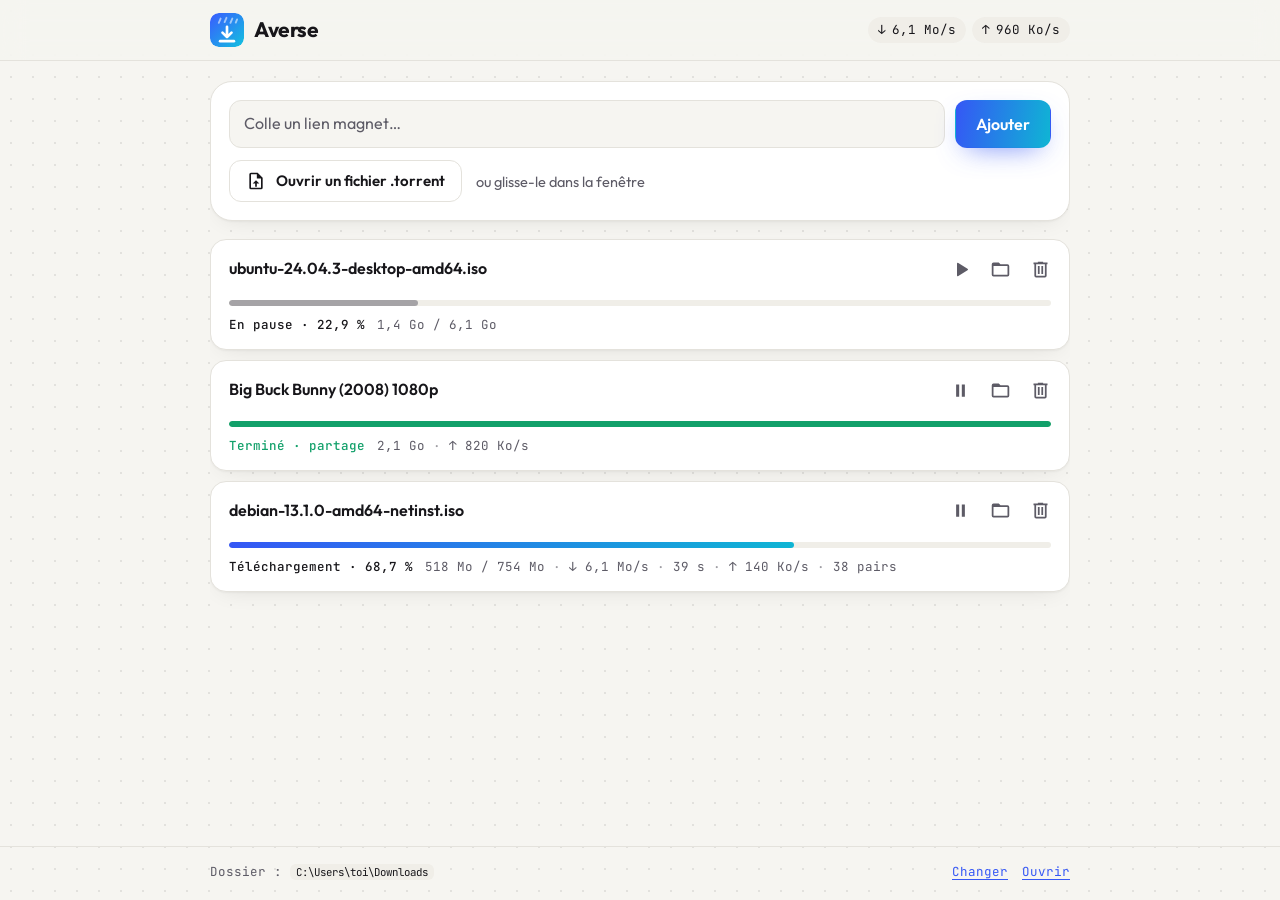
==== ui/index.html @ fa98a724 "Averse 1.0 : client torrent sans pub pour Windows et Android Interface commune (ui/) au design du pl" ====
<!doctype html>
<html lang="fr">
<head>
  <meta charset="utf-8">
  <meta name="viewport" content="width=device-width, initial-scale=1, viewport-fit=cover">
  <title>Averse</title>
  <meta name="color-scheme" content="light dark">
  <link rel="icon" href="icon.svg" type="image/svg+xml">
  <link rel="stylesheet" href="playground.css">
  <link rel="stylesheet" href="app.css">
</head>
<body class="pg-page">
  <header class="bar">
    <div class="bar__in">
      <span class="brand"><img src="icon.svg" alt="" width="34" height="34"> Averse</span>
      <ul class="pg-chips totals" role="list" aria-label="Vitesse totale">
        <li><span aria-hidden="true">↓</span> <span id="total-down">0 o/s</span></li>
        <li><span aria-hidden="true">↑</span> <span id="total-up">0 o/s</span></li>
      </ul>
    </div>
  </header>

  <main class="wrap">
    <section class="add pg-card" aria-label="Ajouter un torrent">
      <form id="magnet-form" class="add__row" autocomplete="off">
        <label class="sr" for="magnet">Lien magnet</label>
        <input id="magnet" name="magnet" type="text" inputmode="url" spellcheck="false"
               placeholder="Colle un lien magnet…" enterkeyhint="go">
        <button class="pg-btn pg-btn--primary" type="submit">Ajouter</button>
      </form>
      <div class="add__alt">
        <button id="pick" class="pg-btn" type="button">
          <svg viewBox="0 0 24 24" aria-hidden="true"><path fill="currentColor" d="M14 2H6a2 2 0 0 0-2 2v16a2 2 0 0 0 2 2h12a2 2 0 0 0 2-2V8zm4 18H6V4h7v5h5zm-7-1h2v-4h3l-4-4-4 4h3z"/></svg>
          Ouvrir un fichier .torrent
        </button>
        <span class="add__hint" id="drop-hint">ou glisse-le dans la fenêtre</span>
      </div>
    </section>

    <section aria-label="Téléchargements">
      <ul id="list" class="list" role="list"></ul>
      <div id="empty" class="empty" hidden>
        <svg viewBox="0 0 64 64" aria-hidden="true"><path d="M20 10.5l-3.5 8M31 9l-3.5 8M42 10.5l-3.5 8" stroke="currentColor" stroke-opacity=".45" stroke-width="3" stroke-linecap="round"/><path d="M32 26v19M23.5 37l8.5 8.5 8.5-8.5" fill="none" stroke="currentColor" stroke-width="4" stroke-linecap="round" stroke-linejoin="round"/><path d="M19 53h26" stroke="currentColor" stroke-width="4" stroke-linecap="round"/></svg>
        <p><strong>Rien en cours.</strong><br>Colle un lien magnet ou ouvre un fichier .torrent pour commencer.</p>
      </div>
    </section>
  </main>

  <footer class="foot">
    <div class="foot__in">
      <span class="foot__dir">Dossier : <code id="dir">…</code></span>
      <span class="foot__actions">
        <button id="change-dir" class="link" type="button" hidden>Changer</button>
        <button id="open-dir" class="link" type="button">Ouvrir</button>
      </span>
    </div>
  </footer>

  <div id="drop" class="drop" hidden><p>Dépose le fichier .torrent</p></div>

  <dialog id="confirm" class="dlg">
    <form method="dialog">
      <h2>Retirer ce torrent ?</h2>
      <p id="confirm-name" class="dlg__name"></p>
      <label class="check"><input id="confirm-files" type="checkbox"> Supprimer aussi les fichiers téléchargés</label>
      <div class="dlg__actions">
        <button class="pg-btn" value="cancel">Annuler</button>
        <button class="pg-btn pg-btn--danger" value="ok">Retirer</button>
      </div>
    </form>
  </dialog>

  <div id="toasts" class="toasts" aria-live="polite"></div>

  <template id="item">
    <li class="item">
      <div class="item__head">
        <p class="item__name"></p>
        <div class="item__actions">
          <button class="icon-btn" data-act="toggle" type="button"></button>
          <button class="icon-btn" data-act="open" type="button" title="Ouvrir le dossier" aria-label="Ouvrir le dossier">
            <svg viewBox="0 0 24 24" aria-hidden="true"><path fill="currentColor" d="M20 6h-8l-2-2H4a2 2 0 0 0-2 2v12a2 2 0 0 0 2 2h16a2 2 0 0 0 2-2V8a2 2 0 0 0-2-2m0 12H4V8h16z"/></svg>
          </button>
          <button class="icon-btn" data-act="remove" type="button" title="Retirer" aria-label="Retirer">
            <svg viewBox="0 0 24 24" aria-hidden="true"><path fill="currentColor" d="M9 3v1H4v2h1v13a2 2 0 0 0 2 2h10a2 2 0 0 0 2-2V6h1V4h-5V3zM7 6h10v13H7zm2 2v9h2V8zm4 0v9h2V8z"/></svg>
          </button>
        </div>
      </div>
      <div class="bar-track"><div class="bar-fill"></div></div>
      <p class="item__meta"><span class="item__state"></span><span class="item__info"></span></p>
    </li>
  </template>

  <script src="app.js"></script>
</body>
</html>
---- ui/playground.css ----
/*
  Bored Dev Playground : le kit commun à toutes les pages de projets.

  Source : Ghermin.github.io/kit/playground.css. Chaque projet en garde une copie
  (kit/sync.sh la met à jour) pour marcher hors ligne : modifier ici, pas dans les copies.

  Règles du kit :
  - chaque page garde sa police (une seule) et ses couleurs, en redéfinissant
    --pg-accent / --pg-accent-2 (et si besoin --pg-bg, --pg-surface…) après ce fichier ;
  - la deuxième police est toujours JetBrains Mono (--pg-mono) : bandeau, kickers, puces ;
  - clair / sombre suit le système, rien à faire de plus.

  Bandeau de retour, en tête de <body> :

  <nav class="pg-strip" aria-label="Bored Dev Playground">
    <div class="pg-strip__in">
      <a class="pg-strip__home" href="https://ghermin.github.io/">
        <svg viewBox="0 0 64 64" aria-hidden="true">…logo…</svg>
        <b>bored dev playground</b><span class="pg-strip__crumb">/ mon-projet</span>
      </a>
      <a class="pg-strip__all" href="https://ghermin.github.io/">tous les projets <span aria-hidden="true">→</span></a>
    </div>
  </nav>
*/

:root {
  --pg-bg: #f6f5f1;
  --pg-surface: #ffffff;
  --pg-surface-2: #f0eee8;
  --pg-text: #17161a;
  --pg-muted: #5d5b66;
  --pg-line: #e4e2dc;
  --pg-dot: rgba(23, 22, 26, 0.09);
  --pg-accent: #6a4cf5;
  --pg-accent-2: #f0545a;
  --pg-on-accent: #ffffff;
  --pg-shadow: 0 1px 2px rgba(23, 22, 26, 0.04), 0 8px 24px -12px rgba(23, 22, 26, 0.12);
  --pg-shadow-hover: 0 2px 4px rgba(23, 22, 26, 0.05), 0 22px 44px -18px color-mix(in srgb, var(--pg-accent) 40%, transparent);

  --pg-grad: linear-gradient(100deg, var(--pg-accent), var(--pg-accent-2));
  --pg-radius-lg: 22px;
  --pg-radius: 16px;
  --pg-radius-sm: 12px;
  --pg-max: 1120px;
  --pg-mono: "JetBrains Mono", ui-monospace, "Cascadia Mono", Consolas, monospace;
}

@media (prefers-color-scheme: dark) {
  :root {
    --pg-bg: #0e0e12;
    --pg-surface: #17171d;
    --pg-surface-2: #202028;
    --pg-text: #f1f0f4;
    --pg-muted: #a3a1ad;
    --pg-line: #26262e;
    --pg-dot: rgba(241, 240, 244, 0.07);
    --pg-accent: #9a83ff;
    --pg-accent-2: #ff7a7a;
    --pg-shadow: 0 1px 2px rgba(0, 0, 0, 0.3);
    --pg-shadow-hover: 0 22px 48px -20px color-mix(in srgb, var(--pg-accent) 45%, transparent);
  }
}

/* Page : fond pointillé du playground */

.pg-page {
  margin: 0;
  min-height: 100vh;
  display: flex;
  flex-direction: column;
  background-color: var(--pg-bg);
  background-image: radial-gradient(var(--pg-dot) 1px, transparent 1px);
  background-size: 22px 22px;
  color: var(--pg-text);
  line-height: 1.6;
  overflow-x: clip;
  -webkit-font-smoothing: antialiased;
  -webkit-text-size-adjust: 100%;
}

.pg-page > main { overflow-x: clip; }  /* les halos décoratifs ne créent pas de défilement horizontal */

.pg-wrap { width: min(var(--pg-max), 100% - 32px); margin-inline: auto; }

/* Bandeau de retour vers le playground */

.pg-strip {
  position: relative;
  z-index: 20;
  border-bottom: 1px solid var(--pg-line);
  background: color-mix(in srgb, var(--pg-surface) 72%, transparent);
  -webkit-backdrop-filter: blur(10px);
  backdrop-filter: blur(10px);
  font: 500 12.5px/1 var(--pg-mono);
  letter-spacing: -0.01em;
  color: var(--pg-muted);
}
.pg-strip__in {
  width: min(var(--pg-max), 100% - 32px);
  height: 40px;
  margin-inline: auto;
  display: flex;
  align-items: center;
  justify-content: space-between;
  gap: 12px;
}
.pg-strip a {
  display: inline-flex;
  align-items: center;
  gap: 8px;
  min-width: 0;
  color: inherit;
  text-decoration: none;
  white-space: nowrap;
  transition: color .2s;
}
.pg-strip a:hover { color: var(--pg-text); }
.pg-strip svg { width: 20px; height: 20px; flex: none; }
.pg-strip b { font-weight: 500; color: var(--pg-text); }
.pg-strip__crumb { overflow: hidden; text-overflow: ellipsis; }
.pg-strip__all span { display: inline-block; transition: transform .2s; }
.pg-strip__all:hover span { transform: translateX(3px); }
.pg-strip :focus-visible { outline: 2px solid var(--pg-accent); outline-offset: 3px; border-radius: 6px; }

@media (max-width: 520px) { .pg-strip__crumb { display: none; } }
@media (max-width: 360px) { .pg-strip__all { display: none; } }

/* Briques communes */

.pg-card {
  background: var(--pg-surface);
  border: 1px solid var(--pg-line);
  border-radius: var(--pg-radius-lg);
  box-shadow: var(--pg-shadow);
  padding: 24px;
}

.pg-btn {
  display: inline-flex;
  align-items: center;
  justify-content: center;
  gap: 10px;
  padding: 13px 20px;
  border: 1px solid var(--pg-line);
  border-radius: var(--pg-radius-sm);
  background: var(--pg-surface);
  color: var(--pg-text);
  font: inherit;
  font-size: 16px;
  font-weight: 600;
  line-height: 1.2;
  text-decoration: none;
  cursor: pointer;
  transition: border-color .2s, transform .2s, filter .2s;
}
.pg-btn:hover { border-color: var(--pg-muted); transform: translateY(-1px); }
.pg-btn svg { width: 20px; height: 20px; flex: none; }
.pg-btn--primary {
  border-color: transparent;
  background: var(--pg-grad);
  color: var(--pg-on-accent);
  box-shadow: 0 10px 28px -12px color-mix(in srgb, var(--pg-accent) 75%, transparent);
}
.pg-btn--primary:hover { border-color: transparent; filter: brightness(1.07); }

.pg-kicker {
  margin: 0 0 14px;
  font: 500 13px/1.5 var(--pg-mono);
  letter-spacing: -0.01em;
  color: var(--pg-muted);
}

.pg-chips { list-style: none; margin: 0; padding: 0; display: flex; flex-wrap: wrap; gap: 6px; }
.pg-chips li,
.pg-chip {
  display: inline-flex;
  align-items: center;
  gap: 6px;
  padding: 3px 10px;
  border-radius: 999px;
  background: var(--pg-surface-2);
  font: 12px/1.6 var(--pg-mono);
  color: var(--pg-muted);
}

.pg-grad {
  background: var(--pg-grad);
  -webkit-background-clip: text;
  background-clip: text;
  color: transparent;
}

/* Gabarit des pages vitrine : en-tête, accroche, sections */

.pg-page :focus-visible { outline: 2px solid var(--pg-accent); outline-offset: 3px; border-radius: 6px; }
.pg-page code {
  padding: 1px 6px;
  border-radius: 6px;
  background: var(--pg-surface-2);
  font-family: var(--pg-mono);
  font-size: .86em;
}

.pg-top {
  width: min(var(--pg-max), 100% - 32px);
  margin-inline: auto;
  padding: 20px 0;
  display: flex;
  align-items: center;
  justify-content: space-between;
  gap: 16px;
}
.pg-brand {
  display: inline-flex;
  align-items: center;
  gap: 12px;
  color: var(--pg-text);
  text-decoration: none;
  font-size: 19px;
  font-weight: 700;
  letter-spacing: -0.015em;
}
.pg-brand img,
.pg-brand svg { width: 36px; height: 36px; border-radius: 10px; flex: none; }
.pg-nav { display: flex; align-items: center; gap: 22px; }
.pg-nav a { color: var(--pg-muted); text-decoration: none; font-size: 15px; transition: color .2s; }
.pg-nav a:hover { color: var(--pg-text); }
.pg-nav .pg-gh,
.pg-gh {
  display: inline-flex;
  align-items: center;
  gap: 8px;
  padding: 8px 14px;
  border: 1px solid var(--pg-line);
  border-radius: 999px;
  background: var(--pg-surface);
  color: var(--pg-text);
  font: 13px/1 var(--pg-mono);
  text-decoration: none;
  transition: border-color .2s;
}
.pg-gh:hover { border-color: var(--pg-muted); }
.pg-gh svg { width: 16px; height: 16px; flex: none; }
@media (max-width: 720px) { .pg-nav a:not(.pg-gh) { display: none; } }

.pg-hero {
  width: min(var(--pg-max), 100% - 32px);
  margin-inline: auto;
  padding: clamp(36px, 8vw, 96px) 0 clamp(24px, 4vw, 48px);
}
.pg-hero__tags { display: flex; flex-wrap: wrap; align-items: center; gap: 10px 14px; margin-bottom: 22px; }
.pg-hero__tags .pg-kicker { margin: 0; }
.pg-hero h1 {
  margin: 0;
  max-width: 16em;
  font-size: clamp(38px, 7vw, 72px);
  font-weight: 800;
  line-height: 1.02;
  letter-spacing: -0.035em;
  text-wrap: balance;
}
.pg-lead {
  margin: 22px 0 0;
  max-width: 640px;
  font-size: clamp(17px, 2.2vw, 20px);
  color: var(--pg-muted);
}
.pg-cta { display: flex; flex-wrap: wrap; gap: 12px; margin-top: 32px; }
.pg-meta { margin: 16px 0 0; font: 12.5px/1.6 var(--pg-mono); color: var(--pg-muted); }
@media (max-width: 560px) { .pg-cta .pg-btn { flex: 1 1 100%; } }

.pg-section {
  width: min(var(--pg-max), 100% - 32px);
  margin-inline: auto;
  padding: clamp(56px, 9vw, 96px) 0 0;
}
.pg-section > .pg-kicker { color: var(--pg-accent); }
.pg-section h2 {
  margin: 0 0 12px;
  font-size: clamp(27px, 4.2vw, 42px);
  font-weight: 750;
  line-height: 1.1;
  letter-spacing: -0.03em;
  text-wrap: balance;
}
.pg-section__lead { margin: 0 0 32px; max-width: 640px; font-size: 17px; color: var(--pg-muted); }

.pg-grid { display: grid; gap: 16px; grid-template-columns: repeat(auto-fill, minmax(min(100%, 250px), 1fr)); }
.pg-grid--wide { grid-template-columns: repeat(auto-fill, minmax(min(100%, 340px), 1fr)); }
.pg-card h3 { margin: 0 0 6px; font-size: 18px; line-height: 1.3; letter-spacing: -0.015em; }
.pg-card p { margin: 0; font-size: 15.5px; color: var(--pg-muted); }
.pg-card p + p { margin-top: 8px; }

/* Étapes numérotées 01, 02… */
.pg-steps { counter-reset: pg-step; }
.pg-steps > * { counter-increment: pg-step; }
.pg-steps > *::before {
  content: counter(pg-step, decimal-leading-zero);
  display: block;
  margin-bottom: 14px;
  font: 600 13px/1 var(--pg-mono);
  color: var(--pg-accent);
}

.pg-note {
  margin: 16px 0 0;
  padding: 16px 20px;
  border: 1px solid color-mix(in srgb, var(--pg-accent) 30%, var(--pg-line));
  border-radius: var(--pg-radius);
  background: color-mix(in srgb, var(--pg-accent) 7%, var(--pg-surface));
  font-size: 15px;
  color: var(--pg-muted);
}
.pg-note strong { color: var(--pg-text); }

.pg-faq { display: grid; gap: 10px; }
.pg-faq details {
  border: 1px solid var(--pg-line);
  border-radius: var(--pg-radius);
  background: var(--pg-surface);
  box-shadow: var(--pg-shadow);
}
.pg-faq summary {
  display: flex;
  align-items: center;
  justify-content: space-between;
  gap: 16px;
  padding: 16px 20px;
  cursor: pointer;
  font-weight: 600;
  list-style: none;
}
.pg-faq summary::-webkit-details-marker { display: none; }
.pg-faq summary::after { content: "+"; flex: none; font: 500 18px/1 var(--pg-mono); color: var(--pg-accent); transition: transform .2s; }
.pg-faq details[open] summary::after { transform: rotate(45deg); }
.pg-faq details > :not(summary) { margin: 0; padding: 0 20px 16px; font-size: 15px; color: var(--pg-muted); }
.pg-faq details > ol { padding-left: 42px; }

.pg-end { width: min(var(--pg-max), 100% - 32px); margin-inline: auto; padding: clamp(64px, 10vw, 112px) 0; }
.pg-end h2 { margin: 18px 0 0; font-size: clamp(27px, 4.2vw, 42px); font-weight: 750; line-height: 1.1; letter-spacing: -0.03em; }

/* Pied de page : la même ligne partout */

.pg-foot {
  margin-top: auto;
  border-top: 1px solid var(--pg-line);
  font: 13px/1.6 var(--pg-mono);
  color: var(--pg-muted);
}
.pg-foot__in {
  width: min(var(--pg-max), 100% - 32px);
  margin-inline: auto;
  padding: 24px 0 32px;
  display: flex;
  flex-wrap: wrap;
  justify-content: space-between;
  gap: 10px 24px;
}
.pg-foot p { margin: 0; }
.pg-foot a { color: inherit; }
.pg-foot a:hover { color: var(--pg-text); }

@media (prefers-reduced-motion: reduce) {
  .pg-strip a, .pg-strip__all span, .pg-btn { transition: none; }
}
---- ui/app.css ----
/* Averse : couleurs et police du projet par-dessus le kit du playground (playground.css). */

@font-face {
  font-family: "Outfit";
  src: url(fonts/outfit.woff2) format("woff2");
  font-weight: 400 700;
  font-display: swap;
}
@font-face {
  font-family: "JetBrains Mono";
  src: url(fonts/jetbrains-mono.woff2) format("woff2");
  font-weight: 400 500;
  font-display: swap;
}

:root {
  --pg-accent: #3557f5;
  --pg-accent-2: #0fb5d4;
  --ok: #12a06a;
  --danger: #d93a45;
  --font: "Outfit", system-ui, sans-serif;
}
@media (prefers-color-scheme: dark) {
  :root {
    --pg-accent: #7d93ff;
    --pg-accent-2: #3fd3ec;
    --pg-on-accent: #0b0f1f;
    --ok: #3ccf91;
    --danger: #ff6b74;
  }
}

*, *::before, *::after { box-sizing: border-box; }
html { height: 100%; }
body { font-family: var(--font); font-size: 16px; }
button, input { font: inherit; color: inherit; }
.sr { position: absolute; width: 1px; height: 1px; overflow: hidden; clip-path: inset(50%); white-space: nowrap; }

.wrap, .bar__in, .foot__in { width: min(860px, 100% - 32px); margin-inline: auto; }

/* En-tête */

.bar {
  position: sticky;
  top: 0;
  z-index: 10;
  padding-top: env(safe-area-inset-top);
  border-bottom: 1px solid var(--pg-line);
  background: color-mix(in srgb, var(--pg-bg) 80%, transparent);
  -webkit-backdrop-filter: blur(12px);
  backdrop-filter: blur(12px);
}
.bar__in { height: 60px; display: flex; align-items: center; justify-content: space-between; gap: 12px; }
.brand { display: inline-flex; align-items: center; gap: 10px; font-size: 21px; font-weight: 700; letter-spacing: -0.02em; }
.brand img { border-radius: 9px; }
.totals li { font-size: 12.5px; color: var(--pg-text); font-variant-numeric: tabular-nums; }

main.wrap { flex: 1; padding: 20px 0 32px; }

/* Ajout */

.add { padding: 18px; }
.add__row { display: flex; gap: 10px; }
.add__row input {
  flex: 1;
  min-width: 0;
  padding: 12px 14px;
  border: 1px solid var(--pg-line);
  border-radius: var(--pg-radius-sm);
  background: var(--pg-bg);
  font-family: var(--pg-mono);
  font-size: 14px;
  transition: border-color .2s, box-shadow .2s;
}
.add__row input::placeholder { color: var(--pg-muted); font-family: var(--font); font-size: 16px; }
.add__row input:focus { outline: none; border-color: var(--pg-accent); box-shadow: 0 0 0 3px color-mix(in srgb, var(--pg-accent) 20%, transparent); }
.add__alt { margin-top: 12px; display: flex; flex-wrap: wrap; align-items: center; gap: 8px 14px; }
.add__alt .pg-btn { padding: 10px 16px; font-size: 15px; }
.add__hint { color: var(--pg-muted); font-size: 14.5px; }
.pg-btn:disabled { opacity: .6; cursor: progress; transform: none; }

.pg-btn--danger { border-color: transparent; background: var(--danger); color: #fff; }
.pg-btn--danger:hover { border-color: transparent; filter: brightness(1.07); }

/* Liste */

.list { list-style: none; margin: 18px 0 0; padding: 0; display: grid; gap: 10px; }

.item {
  padding: 16px 18px 14px;
  border: 1px solid var(--pg-line);
  border-radius: var(--pg-radius);
  background: var(--pg-surface);
  box-shadow: var(--pg-shadow);
  animation: in .25s ease;
}
@keyframes in { from { opacity: 0; transform: translateY(6px); } }

.item__head { display: flex; align-items: flex-start; gap: 12px; }
.item__name {
  flex: 1;
  min-width: 0;
  margin: 2px 0 0;
  font-weight: 600;
  line-height: 1.35;
  overflow-wrap: anywhere;
  display: -webkit-box;
  -webkit-line-clamp: 2;
  -webkit-box-orient: vertical;
  overflow: hidden;
}
.item__actions { display: flex; gap: 2px; margin: -6px -8px 0 0; flex: none; }

.icon-btn {
  width: 38px;
  height: 38px;
  display: grid;
  place-items: center;
  border: 0;
  border-radius: 10px;
  background: none;
  color: var(--pg-muted);
  cursor: pointer;
  transition: background .15s, color .15s;
}
.icon-btn:hover { background: var(--pg-surface-2); color: var(--pg-text); }
.icon-btn[data-act="remove"]:hover { color: var(--danger); }
.icon-btn svg { width: 21px; height: 21px; }
.icon-btn:focus-visible { outline: 2px solid var(--pg-accent); outline-offset: 1px; }

.bar-track { height: 6px; margin: 12px 0 10px; border-radius: 99px; background: var(--pg-surface-2); overflow: hidden; }
.bar-fill { height: 100%; width: 0; border-radius: inherit; background: var(--pg-grad); transition: width .6s ease; }
.item[data-state="seeding"] .bar-fill,
.item[data-state="done"] .bar-fill { background: var(--ok); }
.item[data-state="paused"] .bar-fill { background: var(--pg-muted); opacity: .5; }
.item[data-state="error"] .bar-fill { background: var(--danger); }
.item[data-state="metadata"] .bar-fill,
.item[data-state="checking"] .bar-fill {
  width: 100% !important;
  background: linear-gradient(90deg, transparent, color-mix(in srgb, var(--pg-accent) 55%, transparent), transparent);
  background-size: 40% 100%;
  background-repeat: no-repeat;
  animation: scan 1.4s linear infinite;
}
@keyframes scan { from { background-position: -40% 0; } to { background-position: 140% 0; } }

.item__meta {
  margin: 0;
  display: flex;
  flex-wrap: wrap;
  gap: 4px 12px;
  font: 12.5px/1.5 var(--pg-mono);
  color: var(--pg-muted);
  font-variant-numeric: tabular-nums;
}
.item__state { color: var(--pg-text); font-weight: 500; }
.item[data-state="seeding"] .item__state,
.item[data-state="done"] .item__state { color: var(--ok); }
.item[data-state="error"] .item__state { color: var(--danger); }
.item__info { display: flex; flex-wrap: wrap; min-width: 0; }
.item__info span { white-space: nowrap; }
.item__info span + span::before { content: "·"; margin: 0 8px; opacity: .6; }

.empty { margin-top: 56px; text-align: center; color: var(--pg-muted); }
.empty svg { width: 64px; height: 64px; color: var(--pg-accent); opacity: .7; }
.empty p { margin: 10px auto 0; max-width: 340px; }
.empty strong { color: var(--pg-text); font-size: 18px; }

/* Pied */

.foot {
  border-top: 1px solid var(--pg-line);
  padding-bottom: env(safe-area-inset-bottom);
  font: 12.5px/1.5 var(--pg-mono);
  color: var(--pg-muted);
}
.foot__in { padding: 14px 0 16px; display: flex; flex-wrap: wrap; align-items: center; gap: 6px 14px; }
.foot__dir { min-width: 0; flex: 1 1 260px; overflow-wrap: anywhere; }
.foot__actions { display: flex; gap: 14px; }
.foot code { padding: 1px 6px; border-radius: 6px; background: var(--pg-surface-2); color: var(--pg-text); }
.link { padding: 2px 0; border: 0; background: none; color: var(--pg-accent); font: inherit; cursor: pointer; text-decoration: underline; text-underline-offset: 3px; }

/* Glisser-déposer */

.drop {
  position: fixed;
  inset: 0;
  z-index: 50;
  display: grid;
  place-items: center;
  background: color-mix(in srgb, var(--pg-bg) 78%, transparent);
  -webkit-backdrop-filter: blur(6px);
  backdrop-filter: blur(6px);
}
.drop[hidden] { display: none; }
.drop p {
  margin: 0;
  padding: 48px 56px;
  border: 2px dashed var(--pg-accent);
  border-radius: var(--pg-radius-lg);
  background: var(--pg-surface);
  font-size: 20px;
  font-weight: 600;
  pointer-events: none;
}

/* Fenêtre de confirmation */

.dlg {
  width: min(420px, 100% - 32px);
  padding: 22px;
  border: 1px solid var(--pg-line);
  border-radius: var(--pg-radius-lg);
  background: var(--pg-surface);
  color: var(--pg-text);
  box-shadow: 0 30px 80px -20px rgba(0, 0, 0, .45);
}
.dlg::backdrop { background: rgba(10, 10, 14, .45); }
.dlg h2 { margin: 0; font-size: 20px; letter-spacing: -0.02em; }
.dlg__name { margin: 6px 0 16px; color: var(--pg-muted); overflow-wrap: anywhere; }
.check { display: flex; align-items: center; gap: 10px; font-size: 15px; cursor: pointer; }
.check input { width: 18px; height: 18px; accent-color: var(--danger); }
.dlg__actions { margin-top: 22px; display: flex; justify-content: flex-end; gap: 10px; }
.dlg__actions .pg-btn { padding: 10px 18px; font-size: 15px; }

/* Messages */

.toasts {
  position: fixed;
  left: 50%;
  bottom: calc(20px + env(safe-area-inset-bottom));
  z-index: 60;
  transform: translateX(-50%);
  display: grid;
  gap: 8px;
  width: min(440px, 100% - 32px);
  pointer-events: none;
}
.toast {
  padding: 12px 16px;
  border-radius: var(--pg-radius-sm);
  background: var(--pg-text);
  color: var(--pg-bg);
  font-size: 15px;
  box-shadow: 0 12px 30px -10px rgba(0, 0, 0, .4);
  animation: in .2s ease;
}
.toast.err { background: var(--danger); color: #fff; }

@media (max-width: 560px) {
  .add { padding: 14px; }
  .add__row .pg-btn { padding-inline: 16px; }
  .add__hint { display: none; }
  .add__alt .pg-btn { width: 100%; }
  .item { padding: 14px 14px 12px; }
}

@media (prefers-reduced-motion: reduce) {
  .item, .toast { animation: none; }
  .bar-fill { transition: none; }
}
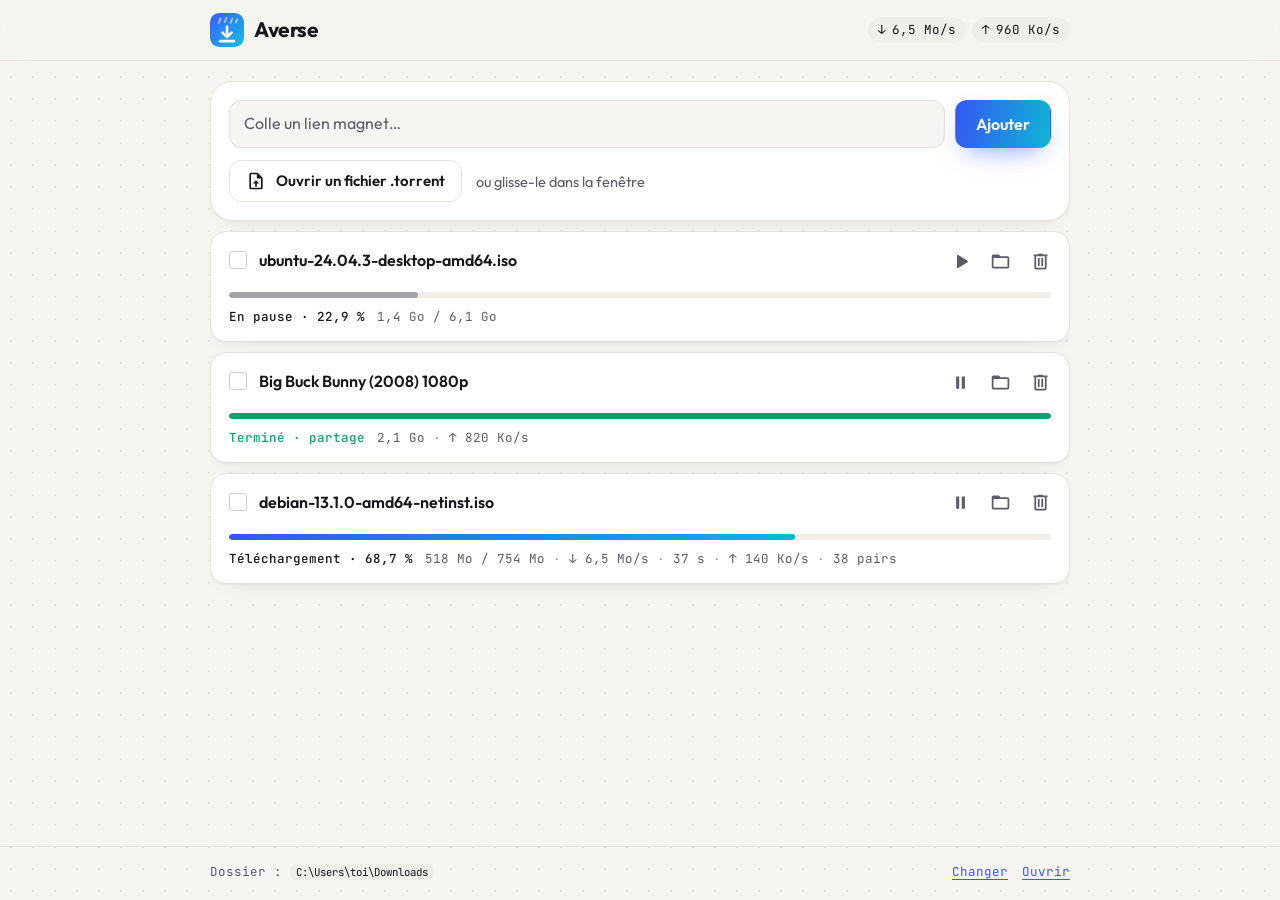
==== commit be06d223: "1.0.5 : sélection multiple Case discrète devant chaque torrent (PC), appui long pour sélectionner (t" ====
--- a/ui/index.html
+++ b/ui/index.html
@@ -38,6 +38,18 @@
     </section>
 
     <section aria-label="Téléchargements">
+      <div id="bulk" class="bulk" role="toolbar" aria-label="Actions sur la sélection" hidden>
+        <span class="bulk__count" id="bulk-count" aria-live="polite"></span>
+        <button id="bulk-all" class="link" type="button">Tout sélectionner</button>
+        <span class="bulk__actions">
+          <button class="pg-btn" data-bulk="pause" type="button">Pause</button>
+          <button class="pg-btn" data-bulk="resume" type="button">Reprendre</button>
+          <button class="pg-btn pg-btn--danger" data-bulk="remove" type="button">Retirer</button>
+          <button class="icon-btn" data-bulk="clear" type="button" title="Annuler la sélection" aria-label="Annuler la sélection">
+            <svg viewBox="0 0 24 24" aria-hidden="true"><path fill="currentColor" d="M18.3 5.7a1 1 0 0 0-1.4 0L12 10.6 7.1 5.7a1 1 0 0 0-1.4 1.4l4.9 4.9-4.9 4.9a1 1 0 1 0 1.4 1.4l4.9-4.9 4.9 4.9a1 1 0 0 0 1.4-1.4L13.4 12l4.9-4.9a1 1 0 0 0 0-1.4"/></svg>
+          </button>
+        </span>
+      </div>
       <ul id="list" class="list" role="list"></ul>
       <div id="empty" class="empty" hidden>
         <svg viewBox="0 0 64 64" aria-hidden="true"><path d="M20 10.5l-3.5 8M31 9l-3.5 8M42 10.5l-3.5 8" stroke="currentColor" stroke-opacity=".45" stroke-width="3" stroke-linecap="round"/><path d="M32 26v19M23.5 37l8.5 8.5 8.5-8.5" fill="none" stroke="currentColor" stroke-width="4" stroke-linecap="round" stroke-linejoin="round"/><path d="M19 53h26" stroke="currentColor" stroke-width="4" stroke-linecap="round"/></svg>
@@ -60,7 +72,7 @@
 
   <dialog id="confirm" class="dlg">
     <form method="dialog">
-      <h2>Retirer ce torrent ?</h2>
+      <h2 id="confirm-title">Retirer ce torrent ?</h2>
       <p id="confirm-name" class="dlg__name"></p>
       <label class="check"><input id="confirm-files" type="checkbox"> Supprimer aussi les fichiers téléchargés</label>
       <div class="dlg__actions">
@@ -70,11 +82,24 @@
     </form>
   </dialog>
 
+  <dialog id="ask" class="dlg">
+    <form method="dialog">
+      <h2>Ajouter ce torrent ?</h2>
+      <p id="ask-name" class="dlg__name"></p>
+      <p class="dlg__note">Ouvert depuis une autre appli (navigateur, fichier…). Rien ne se télécharge sans ton accord.</p>
+      <div class="dlg__actions">
+        <button class="pg-btn" value="no">Ignorer</button>
+        <button class="pg-btn pg-btn--primary" value="ok">Télécharger</button>
+      </div>
+    </form>
+  </dialog>
+
   <div id="toasts" class="toasts" aria-live="polite"></div>
 
   <template id="item">
     <li class="item">
       <div class="item__head">
+        <input class="item__check" type="checkbox" aria-label="Sélectionner">
         <p class="item__name"></p>
         <div class="item__actions">
           <button class="icon-btn" data-act="toggle" type="button"></button>
--- a/ui/app.css
+++ b/ui/app.css
@@ -97,6 +97,52 @@
 @keyframes in { from { opacity: 0; transform: translateY(6px); } }
 
 .item__head { display: flex; align-items: flex-start; gap: 12px; }
+.item { -webkit-user-select: none; user-select: none; -webkit-touch-callout: none; }
+.item__check {
+  flex: none;
+  display: none;
+  width: 18px;
+  height: 18px;
+  margin: 3px 0 0;
+  accent-color: var(--pg-accent);
+  cursor: pointer;
+}
+/* Écran tactile : les cases n'apparaissent qu'après un appui long. Souris : toujours là, discrètes. */
+.selecting .item__check { display: block; }
+.selecting .item { cursor: pointer; }
+@media (hover: hover) and (pointer: fine) {
+  .item__check { display: block; opacity: .35; transition: opacity .15s; }
+  .item:hover .item__check, .item__check:checked, .item__check:focus-visible, .selecting .item__check { opacity: 1; }
+}
+.item.is-selected {
+  border-color: color-mix(in srgb, var(--pg-accent) 60%, var(--pg-line));
+  background: color-mix(in srgb, var(--pg-accent) 6%, var(--pg-surface));
+}
+
+/* Actions groupées : visibles dès qu'un torrent est coché */
+
+.bulk {
+  position: sticky;
+  top: calc(60px + env(safe-area-inset-top));
+  z-index: 5;
+  margin-top: 18px;
+  padding: 10px 10px 10px 16px;
+  display: flex;
+  flex-wrap: wrap;
+  align-items: center;
+  gap: 8px 14px;
+  border: 1px solid color-mix(in srgb, var(--pg-accent) 45%, var(--pg-line));
+  border-radius: var(--pg-radius);
+  background: var(--pg-surface);
+  box-shadow: var(--pg-shadow);
+  animation: in .2s ease;
+}
+.bulk[hidden] { display: none; }
+.bulk__count { font-weight: 600; }
+.bulk .link { font-size: 14.5px; }
+.bulk__actions { margin-left: auto; display: flex; align-items: center; gap: 6px; }
+.bulk__actions .pg-btn { padding: 7px 13px; font-size: 14.5px; }
+.bulk + .list { margin-top: 10px; }
 .item__name {
   flex: 1;
   min-width: 0;
@@ -218,6 +264,7 @@
 .dlg::backdrop { background: rgba(10, 10, 14, .45); }
 .dlg h2 { margin: 0; font-size: 20px; letter-spacing: -0.02em; }
 .dlg__name { margin: 6px 0 16px; color: var(--pg-muted); overflow-wrap: anywhere; }
+.dlg__note { margin: 0; font-size: 14px; color: var(--pg-muted); }
 .check { display: flex; align-items: center; gap: 10px; font-size: 15px; cursor: pointer; }
 .check input { width: 18px; height: 18px; accent-color: var(--danger); }
 .dlg__actions { margin-top: 22px; display: flex; justify-content: flex-end; gap: 10px; }
@@ -253,9 +300,12 @@
   .add__hint { display: none; }
   .add__alt .pg-btn { width: 100%; }
   .item { padding: 14px 14px 12px; }
+  .bulk { padding: 10px 8px 10px 14px; }
+  .bulk__actions { margin-left: 0; width: 100%; }
+  .bulk__actions .pg-btn { flex: 1; padding-inline: 8px; }
 }
 
 @media (prefers-reduced-motion: reduce) {
-  .item, .toast { animation: none; }
+  .item, .toast, .bulk { animation: none; }
   .bar-fill { transition: none; }
 }
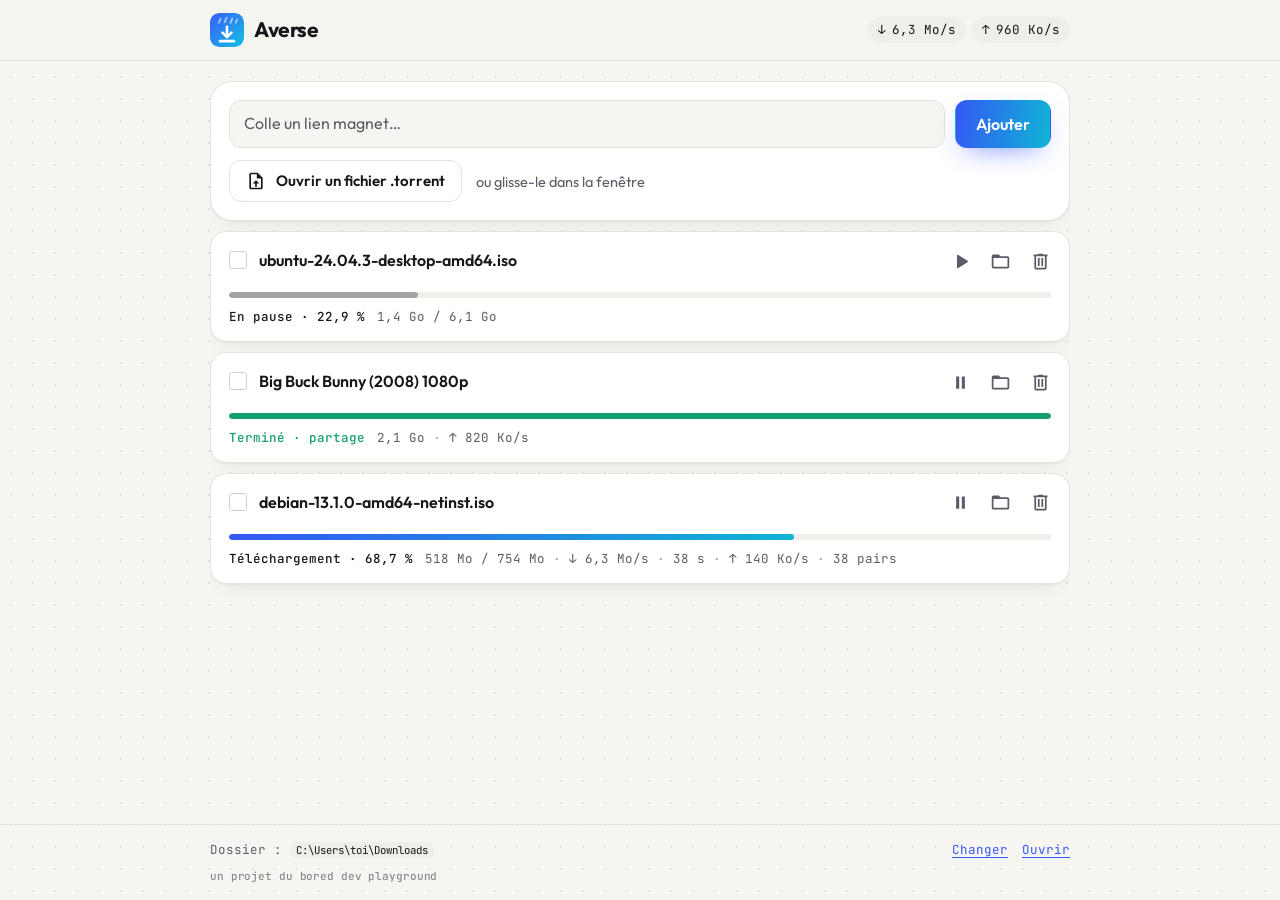
==== commit 2f023865: "Lien discret vers le playground en pied de page Co-Authored-By: Claude Opus 5.5 <noreply@anthropic.c" ====
--- a/ui/index.html
+++ b/ui/index.html
@@ -65,6 +65,7 @@
         <button id="change-dir" class="link" type="button" hidden>Changer</button>
         <button id="open-dir" class="link" type="button">Ouvrir</button>
       </span>
+      <a class="pg-sig" href="https://ghermin.github.io/">un projet du bored dev playground</a>
     </div>
   </footer>
 
--- a/ui/playground.css
+++ b/ui/playground.css
@@ -21,6 +21,10 @@
       <a class="pg-strip__all" href="https://ghermin.github.io/">tous les projets <span aria-hidden="true">→</span></a>
     </div>
   </nav>
+
+  Signature discrète en bas de l'appli elle-même (pied de page) :
+
+  <a class="pg-sig" href="https://ghermin.github.io/">un projet du bored dev playground</a>
 */
 
 :root {
@@ -360,6 +364,20 @@
 .pg-foot a { color: inherit; }
 .pg-foot a:hover { color: var(--pg-text); }
 
+/* Signature discrète en bas des applis : lien vers le playground */
+
+.pg-sig {
+  display: inline-block;
+  font: 500 11px/1.5 var(--pg-mono);
+  letter-spacing: -0.01em;
+  color: var(--pg-muted);
+  opacity: .7;
+  text-decoration: none;
+  transition: opacity .2s, color .2s;
+}
+.pg-sig:hover { opacity: 1; color: var(--pg-text); }
+.pg-sig:focus-visible { opacity: 1; outline: 2px solid var(--pg-accent); outline-offset: 3px; border-radius: 4px; }
+
 @media (prefers-reduced-motion: reduce) {
-  .pg-strip a, .pg-strip__all span, .pg-btn { transition: none; }
-}
+  .pg-strip a, .pg-strip__all span, .pg-btn, .pg-sig { transition: none; }
+}
--- a/ui/app.css
+++ b/ui/app.css
@@ -223,6 +223,7 @@
 .foot__in { padding: 14px 0 16px; display: flex; flex-wrap: wrap; align-items: center; gap: 6px 14px; }
 .foot__dir { min-width: 0; flex: 1 1 260px; overflow-wrap: anywhere; }
 .foot__actions { display: flex; gap: 14px; }
+.foot .pg-sig { flex-basis: 100%; }
 .foot code { padding: 1px 6px; border-radius: 6px; background: var(--pg-surface-2); color: var(--pg-text); }
 .link { padding: 2px 0; border: 0; background: none; color: var(--pg-accent); font: inherit; cursor: pointer; text-decoration: underline; text-underline-offset: 3px; }
 
